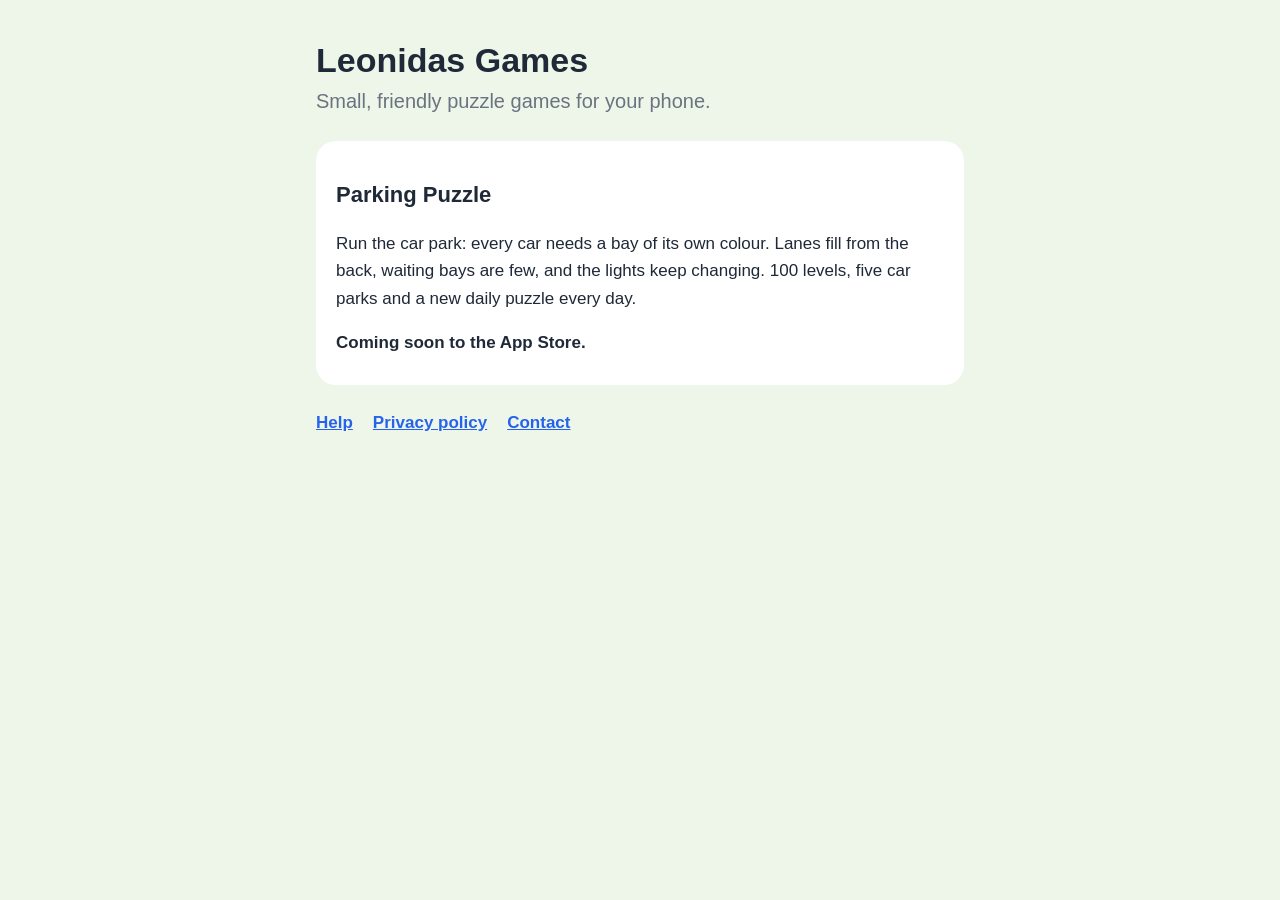
==== index.html @ 8e2aa1cd "Add files via upload" ====
<!doctype html>
<html lang="en-AU">
<head>
  <meta charset="utf-8">
  <meta name="viewport" content="width=device-width, initial-scale=1">
  <title>Leonidas Games</title>
  <meta name="description" content="Leonidas Games makes small, friendly puzzle games for iPhone.">
  <link rel="stylesheet" href="style.css">
</head>
<body>
  <main>
    <h1>Leonidas Games</h1>
    <p class="lead">Small, friendly puzzle games for your phone.</p>

    <section class="game">
      <h2>Parking Puzzle</h2>
      <p>Run the car park: every car needs a bay of its own colour. Lanes fill from the back, waiting bays are few, and the lights keep changing. 100 levels, five car parks and a new daily puzzle every day.</p>
      <p class="soon">Coming soon to the App Store.</p>
    </section>

    <nav>
      <a href="support/">Help</a>
      <a href="privacy/">Privacy policy</a>
      <a href="mailto:jsleonidasgaming@gmail.com">Contact</a>
    </nav>
  </main>
</body>
</html>
---- style.css ----
:root {
  --ink: #1f2937;
  --soft: #6b7280;
  --bg: #eef6ea;
  --card: #ffffff;
  --accent: #2563eb;
}
@media (prefers-color-scheme: dark) {
  :root {
    --ink: #e5e7eb;
    --soft: #9ca3af;
    --bg: #111827;
    --card: #1f2937;
    --accent: #60a5fa;
  }
}
* { box-sizing: border-box; }
body {
  margin: 0;
  background: var(--bg);
  color: var(--ink);
  font: 17px/1.6 -apple-system, BlinkMacSystemFont, "Segoe UI", Roboto, sans-serif;
}
main { max-width: 680px; margin: 0 auto; padding: 32px 16px 64px; }
h1 { font-size: 34px; line-height: 1.2; margin: 8px 0 4px; }
h2 { font-size: 22px; margin-top: 32px; }
h3 { font-size: 18px; margin: 24px 0 4px; }
a { color: var(--accent); }
ul { padding-left: 22px; }
li { margin: 6px 0; }
.lead { font-size: 20px; color: var(--soft); margin-top: 0; }
.meta, .back { color: var(--soft); font-size: 15px; }
.game { background: var(--card); border-radius: 20px; padding: 4px 20px 12px; margin: 24px 0; }
.soon { font-weight: 700; }
nav { display: flex; flex-wrap: wrap; gap: 20px; margin-top: 24px; font-weight: 700; }
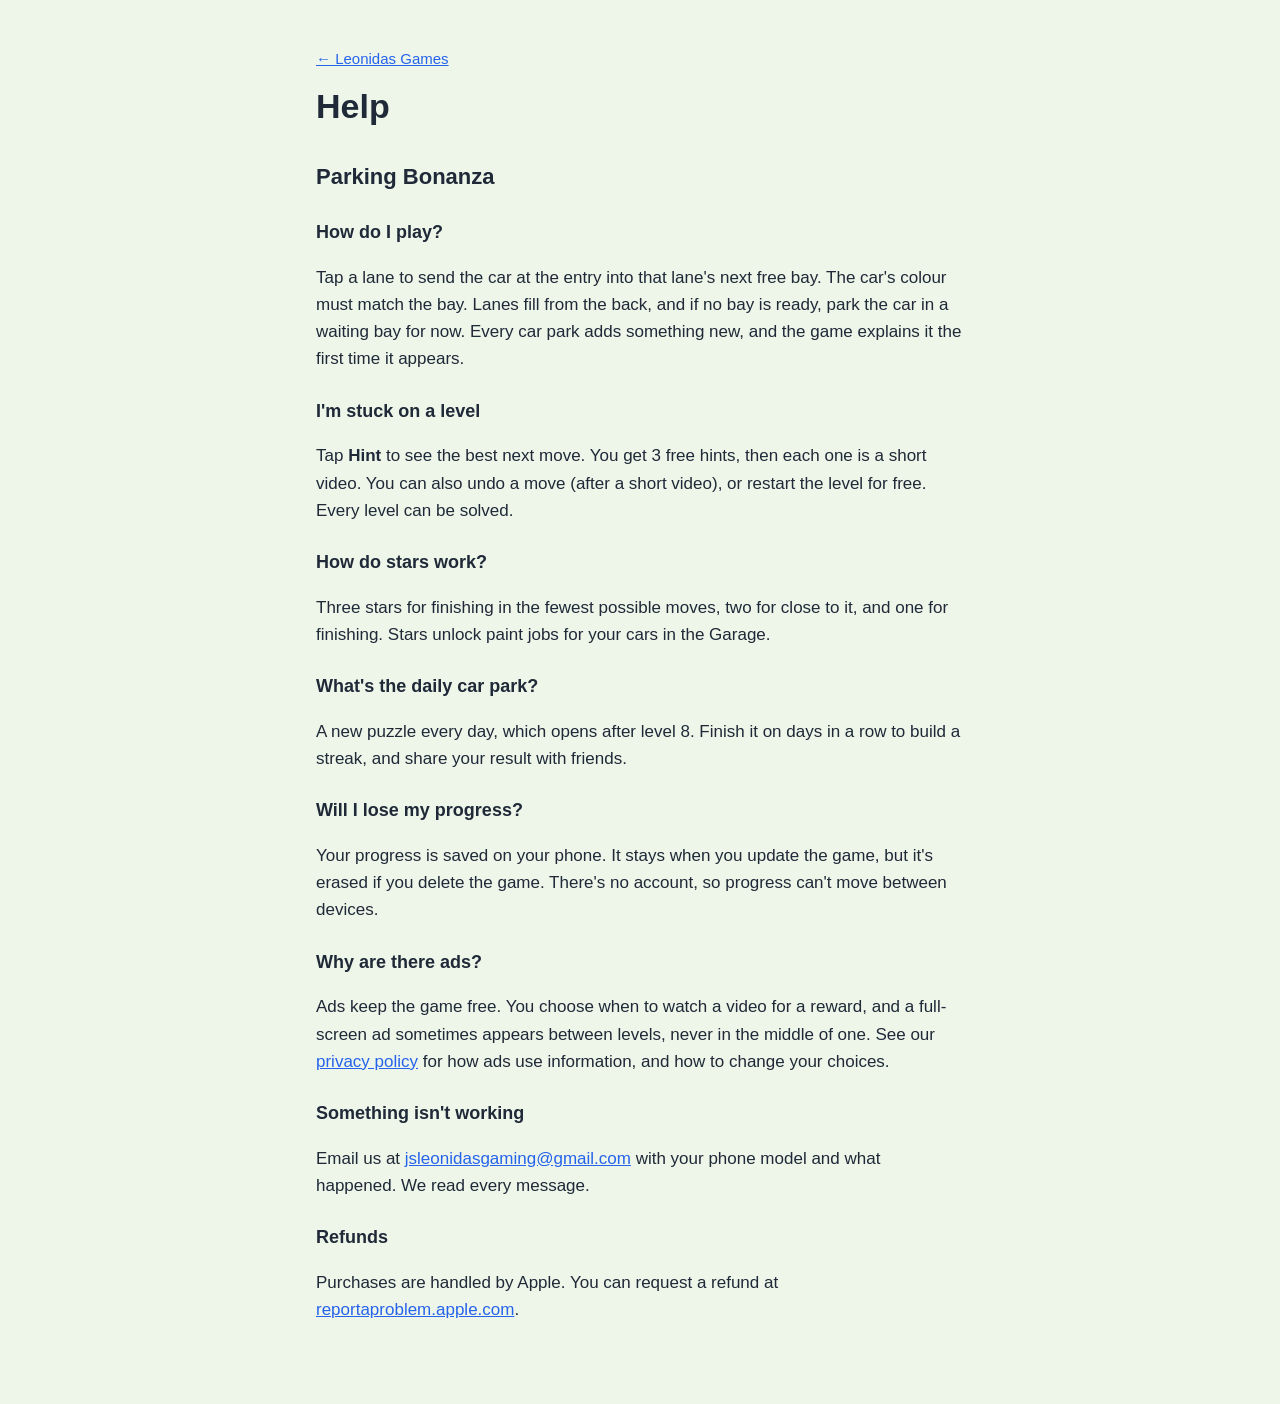
==== commit 7af61bb1: "Add files via upload" ====
--- a/index.html
+++ b/index.html
@@ -3,26 +3,39 @@
 <head>
   <meta charset="utf-8">
   <meta name="viewport" content="width=device-width, initial-scale=1">
-  <title>Leonidas Games</title>
-  <meta name="description" content="Leonidas Games makes small, friendly puzzle games for iPhone.">
-  <link rel="stylesheet" href="style.css">
+  <title>Help · Leonidas Games</title>
+  <link rel="stylesheet" href="../style.css">
 </head>
 <body>
   <main>
-    <h1>Leonidas Games</h1>
-    <p class="lead">Small, friendly puzzle games for your phone.</p>
+    <p class="back"><a href="../">← Leonidas Games</a></p>
+    <h1>Help</h1>
 
-    <section class="game">
-      <h2>Parking Puzzle</h2>
-      <p>Run the car park: every car needs a bay of its own colour. Lanes fill from the back, waiting bays are few, and the lights keep changing. 100 levels, five car parks and a new daily puzzle every day.</p>
-      <p class="soon">Coming soon to the App Store.</p>
-    </section>
+    <h2>Parking Bonanza</h2>
 
-    <nav>
-      <a href="support/">Help</a>
-      <a href="privacy/">Privacy policy</a>
-      <a href="mailto:jsleonidasgaming@gmail.com">Contact</a>
-    </nav>
+    <h3>How do I play?</h3>
+    <p>Tap a lane to send the car at the entry into that lane's next free bay. The car's colour must match the bay. Lanes fill from the back, and if no bay is ready, park the car in a waiting bay for now. Every car park adds something new, and the game explains it the first time it appears.</p>
+
+    <h3>I'm stuck on a level</h3>
+    <p>Tap <strong>Hint</strong> to see the best next move. You get 3 free hints, then each one is a short video. You can also undo a move (after a short video), or restart the level for free. Every level can be solved.</p>
+
+    <h3>How do stars work?</h3>
+    <p>Three stars for finishing in the fewest possible moves, two for close to it, and one for finishing. Stars unlock paint jobs for your cars in the Garage.</p>
+
+    <h3>What's the daily car park?</h3>
+    <p>A new puzzle every day, which opens after level 8. Finish it on days in a row to build a streak, and share your result with friends.</p>
+
+    <h3>Will I lose my progress?</h3>
+    <p>Your progress is saved on your phone. It stays when you update the game, but it's erased if you delete the game. There's no account, so progress can't move between devices.</p>
+
+    <h3>Why are there ads?</h3>
+    <p>Ads keep the game free. You choose when to watch a video for a reward, and a full-screen ad sometimes appears between levels, never in the middle of one. See our <a href="../privacy/">privacy policy</a> for how ads use information, and how to change your choices.</p>
+
+    <h3>Something isn't working</h3>
+    <p>Email us at <a href="mailto:jsleonidasgaming@gmail.com">jsleonidasgaming@gmail.com</a> with your phone model and what happened. We read every message.</p>
+
+    <h3>Refunds</h3>
+    <p>Purchases are handled by Apple. You can request a refund at <a href="https://reportaproblem.apple.com">reportaproblem.apple.com</a>.</p>
   </main>
 </body>
 </html>
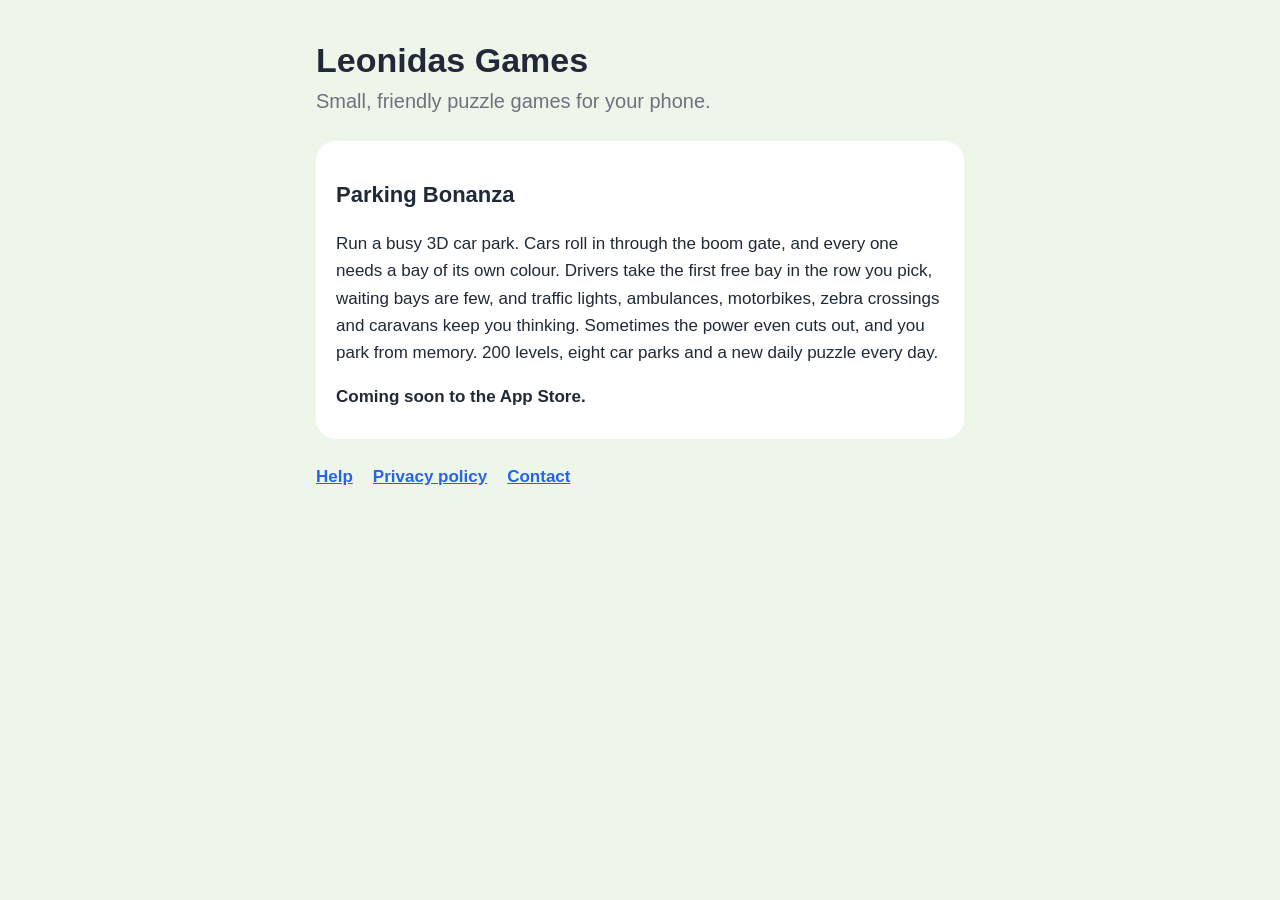
==== commit d8bb8f2a: "Update the site for Parking Bonanza in 3D - Home page: restore the real home page (the Help page had" ====
--- a/index.html
+++ b/index.html
@@ -3,39 +3,26 @@
 <head>
   <meta charset="utf-8">
   <meta name="viewport" content="width=device-width, initial-scale=1">
-  <title>Help · Leonidas Games</title>
-  <link rel="stylesheet" href="../style.css">
+  <title>Leonidas Games</title>
+  <meta name="description" content="Leonidas Games makes small, friendly puzzle games for iPhone.">
+  <link rel="stylesheet" href="style.css">
 </head>
 <body>
   <main>
-    <p class="back"><a href="../">← Leonidas Games</a></p>
-    <h1>Help</h1>
+    <h1>Leonidas Games</h1>
+    <p class="lead">Small, friendly puzzle games for your phone.</p>
 
-    <h2>Parking Bonanza</h2>
+    <section class="game">
+      <h2>Parking Bonanza</h2>
+      <p>Run a busy 3D car park. Cars roll in through the boom gate, and every one needs a bay of its own colour. Drivers take the first free bay in the row you pick, waiting bays are few, and traffic lights, ambulances, motorbikes, zebra crossings and caravans keep you thinking. Sometimes the power even cuts out, and you park from memory. 200 levels, eight car parks and a new daily puzzle every day.</p>
+      <p class="soon">Coming soon to the App Store.</p>
+    </section>
 
-    <h3>How do I play?</h3>
-    <p>Tap a lane to send the car at the entry into that lane's next free bay. The car's colour must match the bay. Lanes fill from the back, and if no bay is ready, park the car in a waiting bay for now. Every car park adds something new, and the game explains it the first time it appears.</p>
-
-    <h3>I'm stuck on a level</h3>
-    <p>Tap <strong>Hint</strong> to see the best next move. You get 3 free hints, then each one is a short video. You can also undo a move (after a short video), or restart the level for free. Every level can be solved.</p>
-
-    <h3>How do stars work?</h3>
-    <p>Three stars for finishing in the fewest possible moves, two for close to it, and one for finishing. Stars unlock paint jobs for your cars in the Garage.</p>
-
-    <h3>What's the daily car park?</h3>
-    <p>A new puzzle every day, which opens after level 8. Finish it on days in a row to build a streak, and share your result with friends.</p>
-
-    <h3>Will I lose my progress?</h3>
-    <p>Your progress is saved on your phone. It stays when you update the game, but it's erased if you delete the game. There's no account, so progress can't move between devices.</p>
-
-    <h3>Why are there ads?</h3>
-    <p>Ads keep the game free. You choose when to watch a video for a reward, and a full-screen ad sometimes appears between levels, never in the middle of one. See our <a href="../privacy/">privacy policy</a> for how ads use information, and how to change your choices.</p>
-
-    <h3>Something isn't working</h3>
-    <p>Email us at <a href="mailto:jsleonidasgaming@gmail.com">jsleonidasgaming@gmail.com</a> with your phone model and what happened. We read every message.</p>
-
-    <h3>Refunds</h3>
-    <p>Purchases are handled by Apple. You can request a refund at <a href="https://reportaproblem.apple.com">reportaproblem.apple.com</a>.</p>
+    <nav>
+      <a href="support/">Help</a>
+      <a href="privacy/">Privacy policy</a>
+      <a href="mailto:jsleonidasgaming@gmail.com">Contact</a>
+    </nav>
   </main>
 </body>
 </html>
